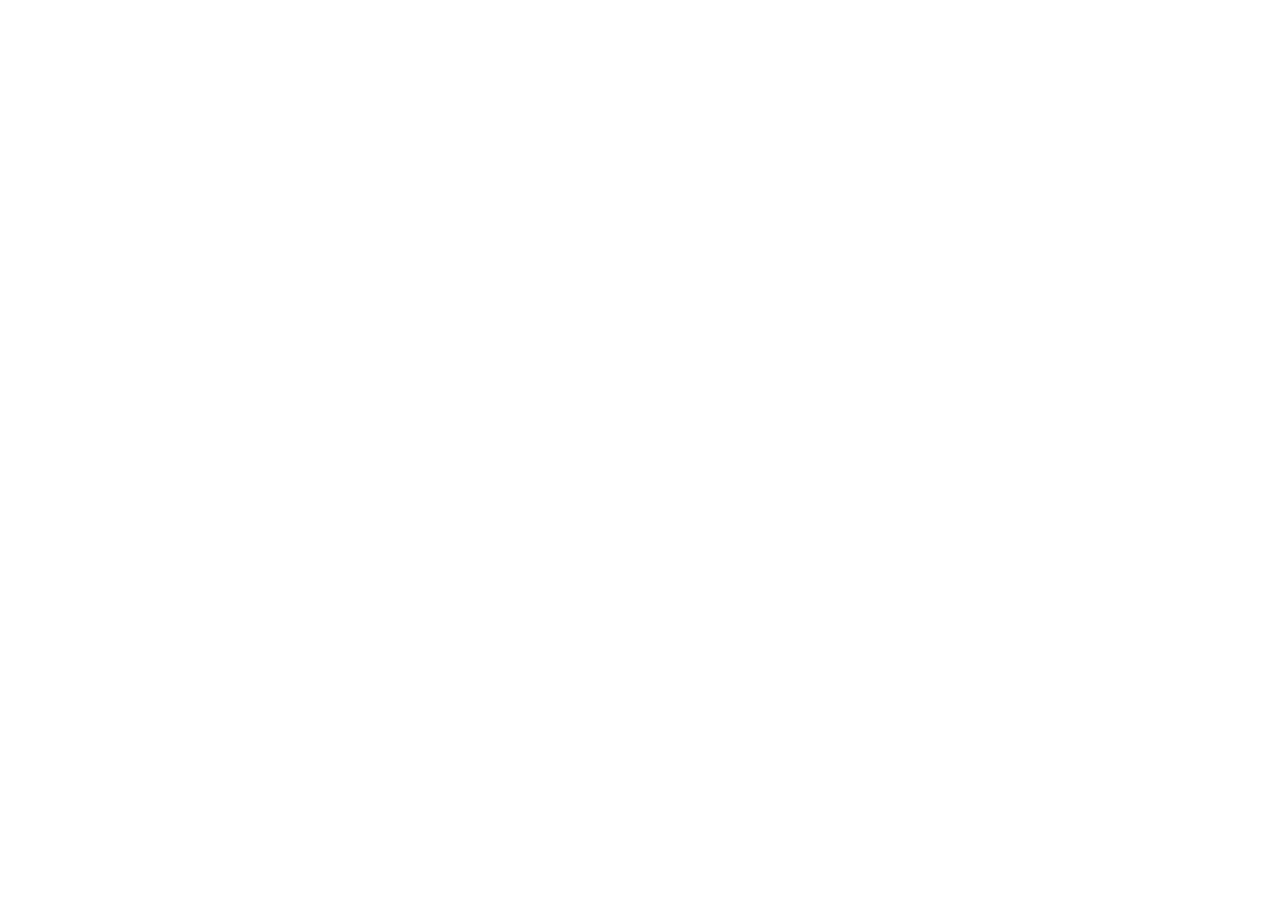
==== index.html @ 38f47f0c "chore: подготовка структуры проекта" ====
<!DOCTYPE html>
<html lang="ru">
<head>
    <meta charset="UTF-8">
    <meta name="viewport" content="width=device-width, initial-scale=1.0">
    <title>Список задач</title>
    <link rel="stylesheet" href="./style.css">
    <script src="./script.js" defer></script>
</head>
<body>
</body>
</html>
---- style.css ----
/* Оформление элементов, создаваемых через JavaScript. */
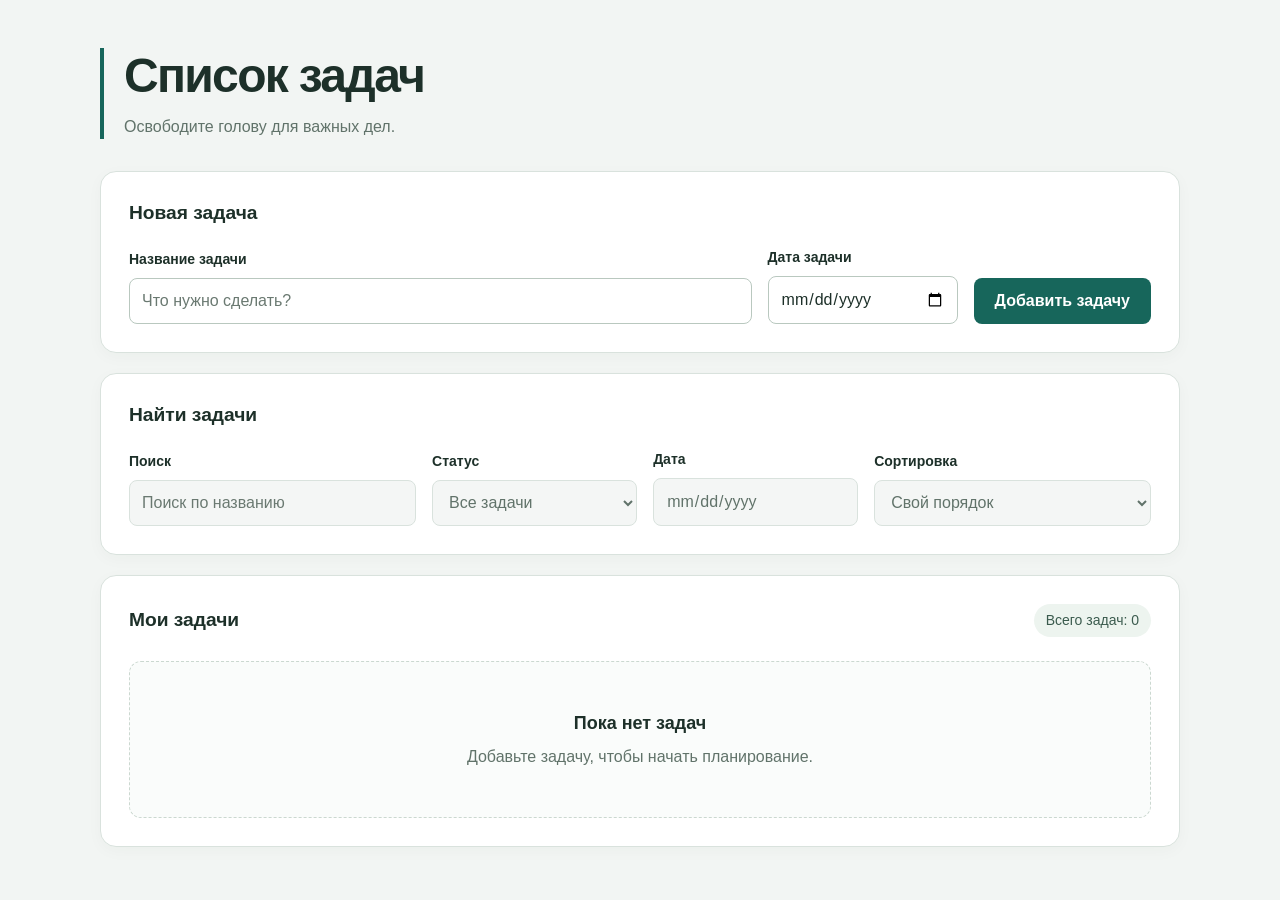
==== commit 3827289b: "feat: добавлено сохранение задач в localStorage" ====
--- a/index.html
+++ b/index.html
@@ -5,6 +5,7 @@
     <meta name="viewport" content="width=device-width, initial-scale=1.0">
     <title>Список задач</title>
     <link rel="stylesheet" href="./style.css">
+    <script src="./storage.js" defer></script>
     <script src="./script.js" defer></script>
 </head>
 <body>
--- a/style.css
+++ b/style.css
@@ -1 +1,351 @@
-/* Оформление элементов, создаваемых через JavaScript. */
+:root {
+    color-scheme: light;
+    font-family: -apple-system, BlinkMacSystemFont, "Segoe UI", sans-serif;
+    color: #1d3029;
+    background: #f2f5f3;
+    line-height: 1.5;
+    --accent: #17665b;
+    --muted: #61736a;
+    --border: #d9e2dd;
+}
+
+* {
+    box-sizing: border-box;
+}
+
+[hidden] {
+    display: none !important;
+}
+
+body {
+    margin: 0;
+    padding: 48px 24px;
+}
+
+button,
+input,
+select {
+    font: inherit;
+}
+
+button,
+input,
+select,
+.field {
+    min-width: 0;
+}
+
+button:focus-visible,
+input:focus-visible,
+select:focus-visible {
+    outline: 3px solid #278675;
+    outline-offset: 3px;
+}
+
+.app-shell {
+    width: 100%;
+    max-width: 1080px;
+    margin: 0 auto;
+}
+
+.app-header {
+    margin-bottom: 32px;
+    padding-left: 20px;
+    border-left: 4px solid var(--accent);
+}
+
+.app-header__title {
+    margin: 0;
+    font-size: clamp(2rem, 5vw, 3rem);
+    font-weight: 750;
+    line-height: 1.15;
+    letter-spacing: -0.035em;
+}
+
+.app-header__subtitle {
+    margin: 12px 0 0;
+    color: var(--muted);
+}
+
+.app-main {
+    display: grid;
+    gap: 20px;
+}
+
+.panel {
+    min-width: 0;
+    padding: 28px;
+    background: #ffffff;
+    border: 1px solid var(--border);
+    border-radius: 16px;
+    box-shadow: 0 4px 16px rgb(29 48 41 / 3%);
+}
+
+.storage-message {
+    margin: 0;
+    padding: 16px 20px;
+    color: #763b18;
+    background: #fff5e8;
+    border: 1px solid #e7c6a5;
+    border-radius: 12px;
+    overflow-wrap: anywhere;
+}
+
+.panel__title {
+    margin: 0;
+    font-size: 1.2rem;
+    font-weight: 650;
+    line-height: 1.4;
+}
+
+.task-form,
+.filter-controls {
+    display: grid;
+    align-items: end;
+    gap: 16px;
+    margin-top: 20px;
+}
+
+.task-form {
+    grid-template-columns: minmax(0, 1fr) 190px auto;
+}
+
+.filter-controls {
+    grid-template-columns: minmax(0, 1.4fr) minmax(0, 1fr) minmax(0, 1fr) minmax(0, 1.35fr);
+}
+
+.field {
+    display: grid;
+    gap: 8px;
+}
+
+.field__label {
+    font-size: 0.875rem;
+    font-weight: 600;
+}
+
+.field__control {
+    width: 100%;
+    min-height: 46px;
+    padding: 10px 12px;
+    border: 1px solid #b9c8bf;
+    border-radius: 8px;
+    color: inherit;
+    background: #ffffff;
+}
+
+.field__control::placeholder {
+    color: #6a7971;
+    opacity: 1;
+}
+
+.field__control:not(:disabled):hover {
+    border-color: var(--accent);
+}
+
+.field__control:disabled {
+    color: var(--muted);
+    background: #f4f6f5;
+    border-color: var(--border);
+    cursor: not-allowed;
+    opacity: 1;
+}
+
+.button {
+    min-height: 46px;
+    padding: 10px 20px;
+    border: 1px solid transparent;
+    border-radius: 8px;
+    font-weight: 600;
+    cursor: pointer;
+}
+
+.button--primary {
+    color: #ffffff;
+    background: var(--accent);
+}
+
+.button--primary:not(:disabled):hover {
+    background: #104e45;
+}
+
+.button--primary:not(:disabled):active {
+    background: #0b3f37;
+}
+
+.button:disabled {
+    opacity: 0.55;
+    cursor: not-allowed;
+}
+
+.form-actions,
+.task-item__actions {
+    display: flex;
+    align-items: center;
+    flex-wrap: wrap;
+    gap: 10px;
+}
+
+.button--secondary {
+    color: var(--accent);
+    background: #ffffff;
+    border-color: #b9c8bf;
+}
+
+.button--secondary:hover {
+    background: #edf4ef;
+}
+
+.button--danger {
+    color: #a12e2e;
+    background: #ffffff;
+    border-color: #dcbcbc;
+}
+
+.button--danger:hover {
+    background: #fff1f1;
+}
+
+.tasks-section__header {
+    display: flex;
+    align-items: center;
+    justify-content: space-between;
+    flex-wrap: wrap;
+    gap: 12px;
+}
+
+.task-count {
+    margin: 0;
+    padding: 6px 12px;
+    border-radius: 20px;
+    color: #3b5b4e;
+    background: #edf4ef;
+    font-size: 0.875rem;
+}
+
+.task-list {
+    display: grid;
+    gap: 12px;
+    margin: 24px 0 0;
+    padding: 0;
+    list-style: none;
+}
+
+.task-item {
+    min-width: 0;
+    padding: 16px;
+    border: 1px solid var(--border);
+    border-radius: 10px;
+    background: #fafcfb;
+}
+
+.task-item__title {
+    margin: 0 0 8px;
+    font-size: 1rem;
+    font-weight: 600;
+    overflow-wrap: anywhere;
+}
+
+.task-item__date {
+    color: var(--muted);
+    font-size: 0.875rem;
+}
+
+.task-item__actions {
+    margin-top: 16px;
+}
+
+.task-status {
+    display: inline-flex;
+    align-items: center;
+    gap: 8px;
+    min-height: 44px;
+    margin-right: auto;
+    cursor: pointer;
+}
+
+.task-item__checkbox {
+    width: 20px;
+    height: 20px;
+    margin: 0;
+    accent-color: var(--accent);
+    cursor: pointer;
+}
+
+.task-item--completed {
+    background: #edf4ef;
+}
+
+.task-item--completed .task-item__title {
+    color: var(--muted);
+    text-decoration: line-through;
+}
+
+.empty-state {
+    margin-top: 24px;
+    padding: 48px 24px;
+    border: 1px dashed #cbd8d0;
+    border-radius: 12px;
+    text-align: center;
+    background: #fafcfb;
+    overflow-wrap: anywhere;
+}
+
+.empty-state__title {
+    margin: 0;
+    font-size: 1.125rem;
+    font-weight: 600;
+}
+
+.empty-state__text {
+    margin: 8px 0 0;
+    color: var(--muted);
+}
+
+@media (max-width: 900px) {
+    .filter-controls {
+        grid-template-columns: repeat(2, minmax(0, 1fr));
+    }
+
+    .task-form {
+        grid-template-columns: minmax(0, 1fr) 190px;
+    }
+
+    .task-form > .form-actions {
+        grid-column: 1 / -1;
+        justify-self: start;
+    }
+}
+
+@media (max-width: 600px) {
+    body {
+        padding: 28px 16px;
+    }
+
+    .app-header {
+        margin-bottom: 24px;
+        padding-left: 16px;
+    }
+
+    .panel {
+        padding: 20px;
+        border-radius: 12px;
+    }
+
+    .task-form,
+    .filter-controls {
+        grid-template-columns: minmax(0, 1fr);
+    }
+
+    .task-form > .form-actions {
+        justify-self: stretch;
+    }
+
+    .form-actions > .button {
+        flex: 1 1 160px;
+    }
+
+    .empty-state {
+        padding: 36px 16px;
+    }
+}
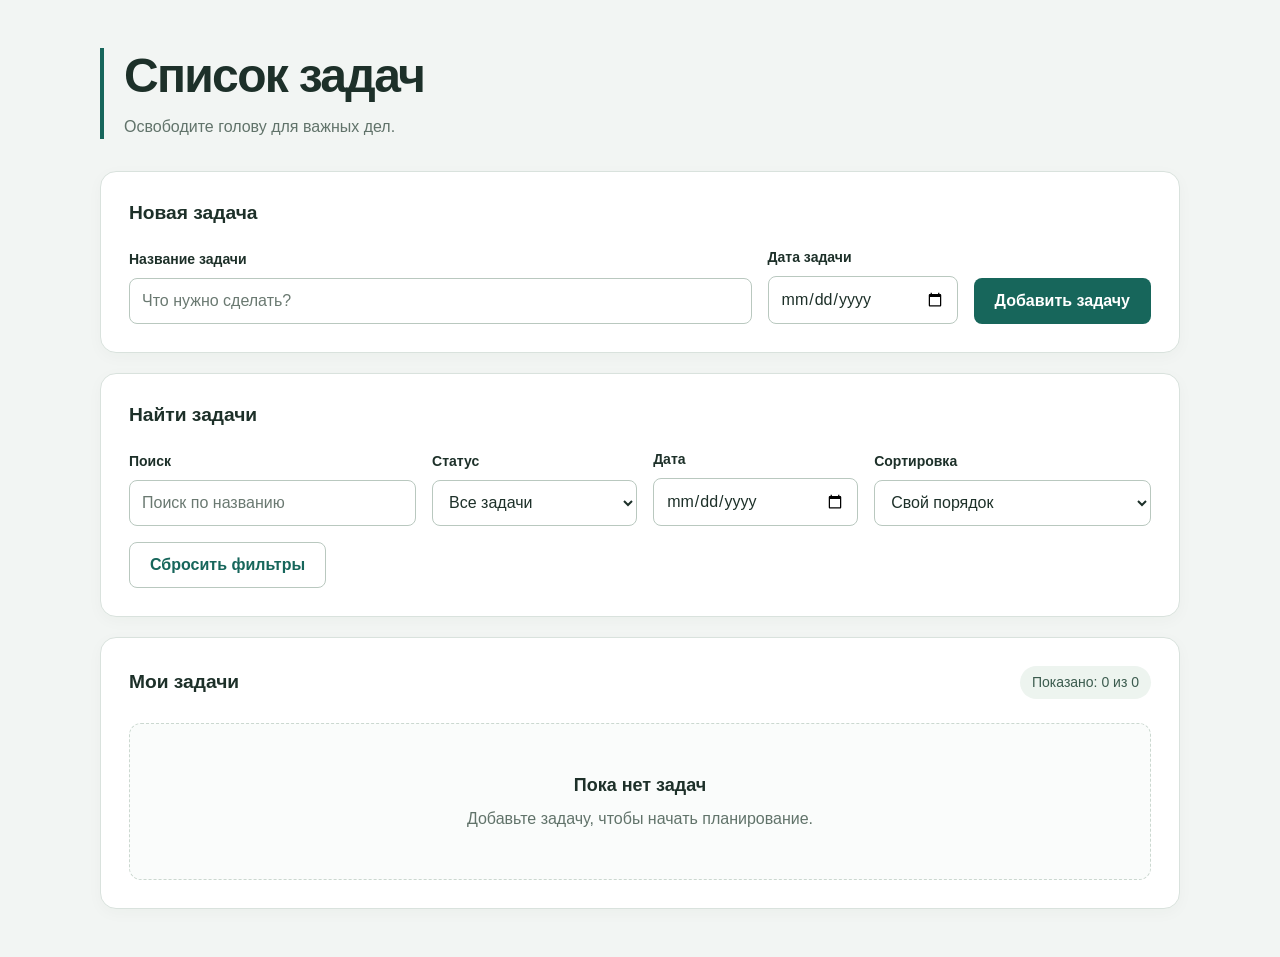
==== commit 1a8b925c: "feat: добавлены поиск фильтрация и сортировка задач" ====
--- a/index.html
+++ b/index.html
@@ -6,6 +6,7 @@
     <title>Список задач</title>
     <link rel="stylesheet" href="./style.css">
     <script src="./storage.js" defer></script>
+    <script src="./filters.js" defer></script>
     <script src="./script.js" defer></script>
 </head>
 <body>
--- a/style.css
+++ b/style.css
@@ -35,6 +35,10 @@
     min-width: 0;
 }
 
+.reset-filters {
+    margin-top: 16px;
+}
+
 button:focus-visible,
 input:focus-visible,
 select:focus-visible {
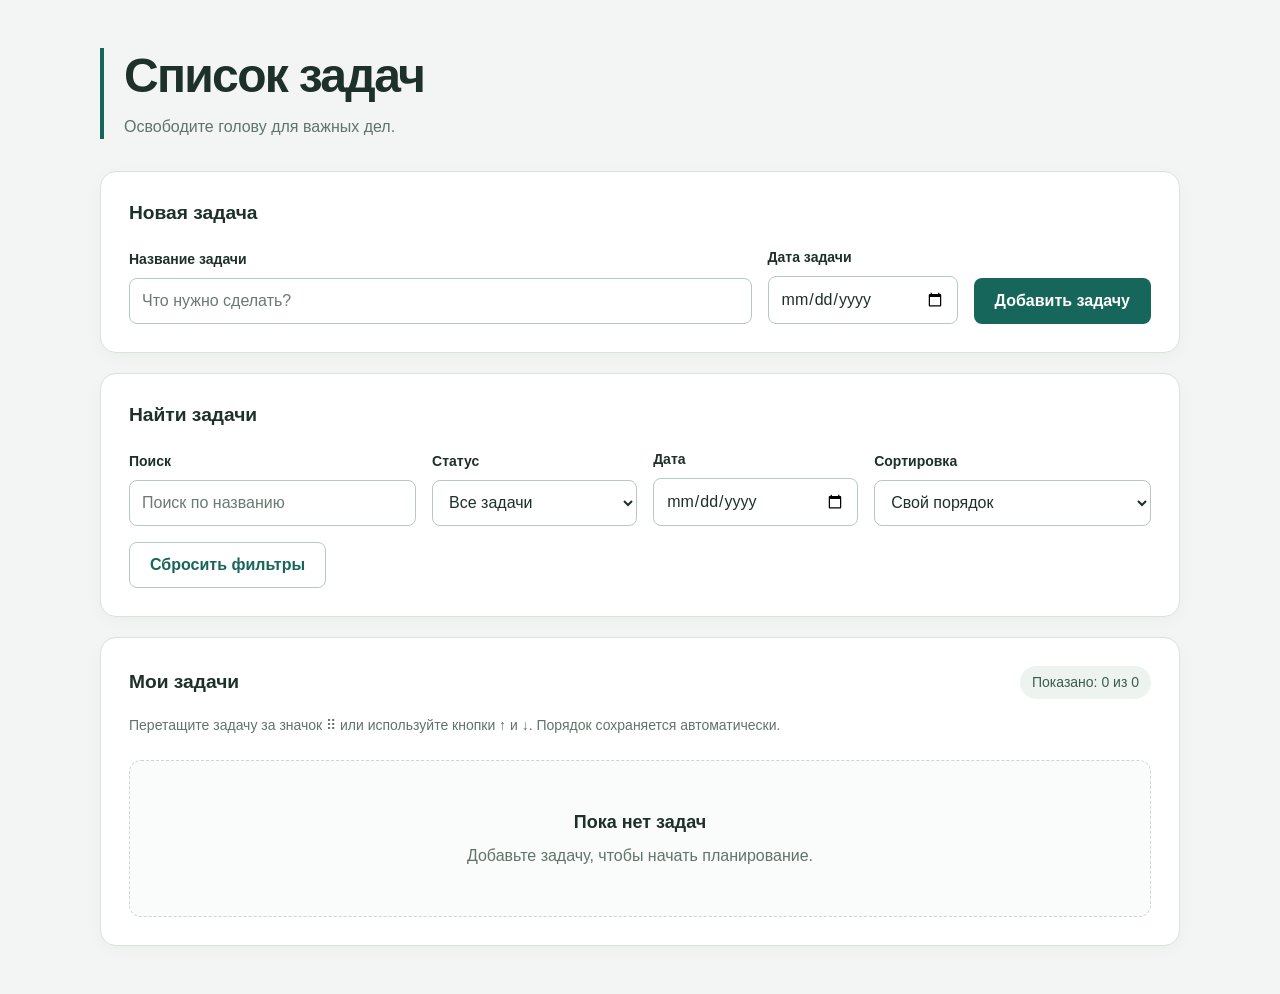
==== commit 66343cd8: "feat: добавлено изменение порядка задач перетаскиванием" ====
--- a/index.html
+++ b/index.html
@@ -7,6 +7,7 @@
     <link rel="stylesheet" href="./style.css">
     <script src="./storage.js" defer></script>
     <script src="./filters.js" defer></script>
+    <script src="./reorder.js" defer></script>
     <script src="./script.js" defer></script>
 </head>
 <body>
--- a/style.css
+++ b/style.css
@@ -250,6 +250,70 @@
     overflow-wrap: anywhere;
 }
 
+.order-hint {
+    margin: 16px 0 0;
+    color: var(--muted);
+    font-size: 0.875rem;
+}
+
+.task-item__order {
+    display: flex;
+    align-items: center;
+    gap: 8px;
+    margin-bottom: 12px;
+}
+
+.task-move-button {
+    width: 44px;
+    min-height: 44px;
+    padding: 6px;
+    font-size: 1.2rem;
+}
+
+.drag-handle {
+    display: inline-flex;
+    align-items: center;
+    justify-content: center;
+    width: 44px;
+    min-height: 44px;
+    color: var(--accent);
+    border: 1px dashed #b9c8bf;
+    border-radius: 8px;
+    font-size: 1.5rem;
+    cursor: grab;
+    user-select: none;
+    touch-action: none;
+}
+
+.drag-handle--disabled {
+    opacity: 0.5;
+    cursor: not-allowed;
+    touch-action: auto;
+}
+
+.task-item--dragging {
+    opacity: 0.5;
+}
+
+.task-item--drop-before {
+    box-shadow: 0 -4px 0 var(--accent);
+}
+
+.task-item--drop-after {
+    box-shadow: 0 4px 0 var(--accent);
+}
+
+.visually-hidden {
+    position: absolute;
+    width: 1px;
+    height: 1px;
+    padding: 0;
+    margin: -1px;
+    overflow: hidden;
+    clip-path: inset(50%);
+    white-space: nowrap;
+}
+
 .task-item__date {
     color: var(--muted);
     font-size: 0.875rem;
